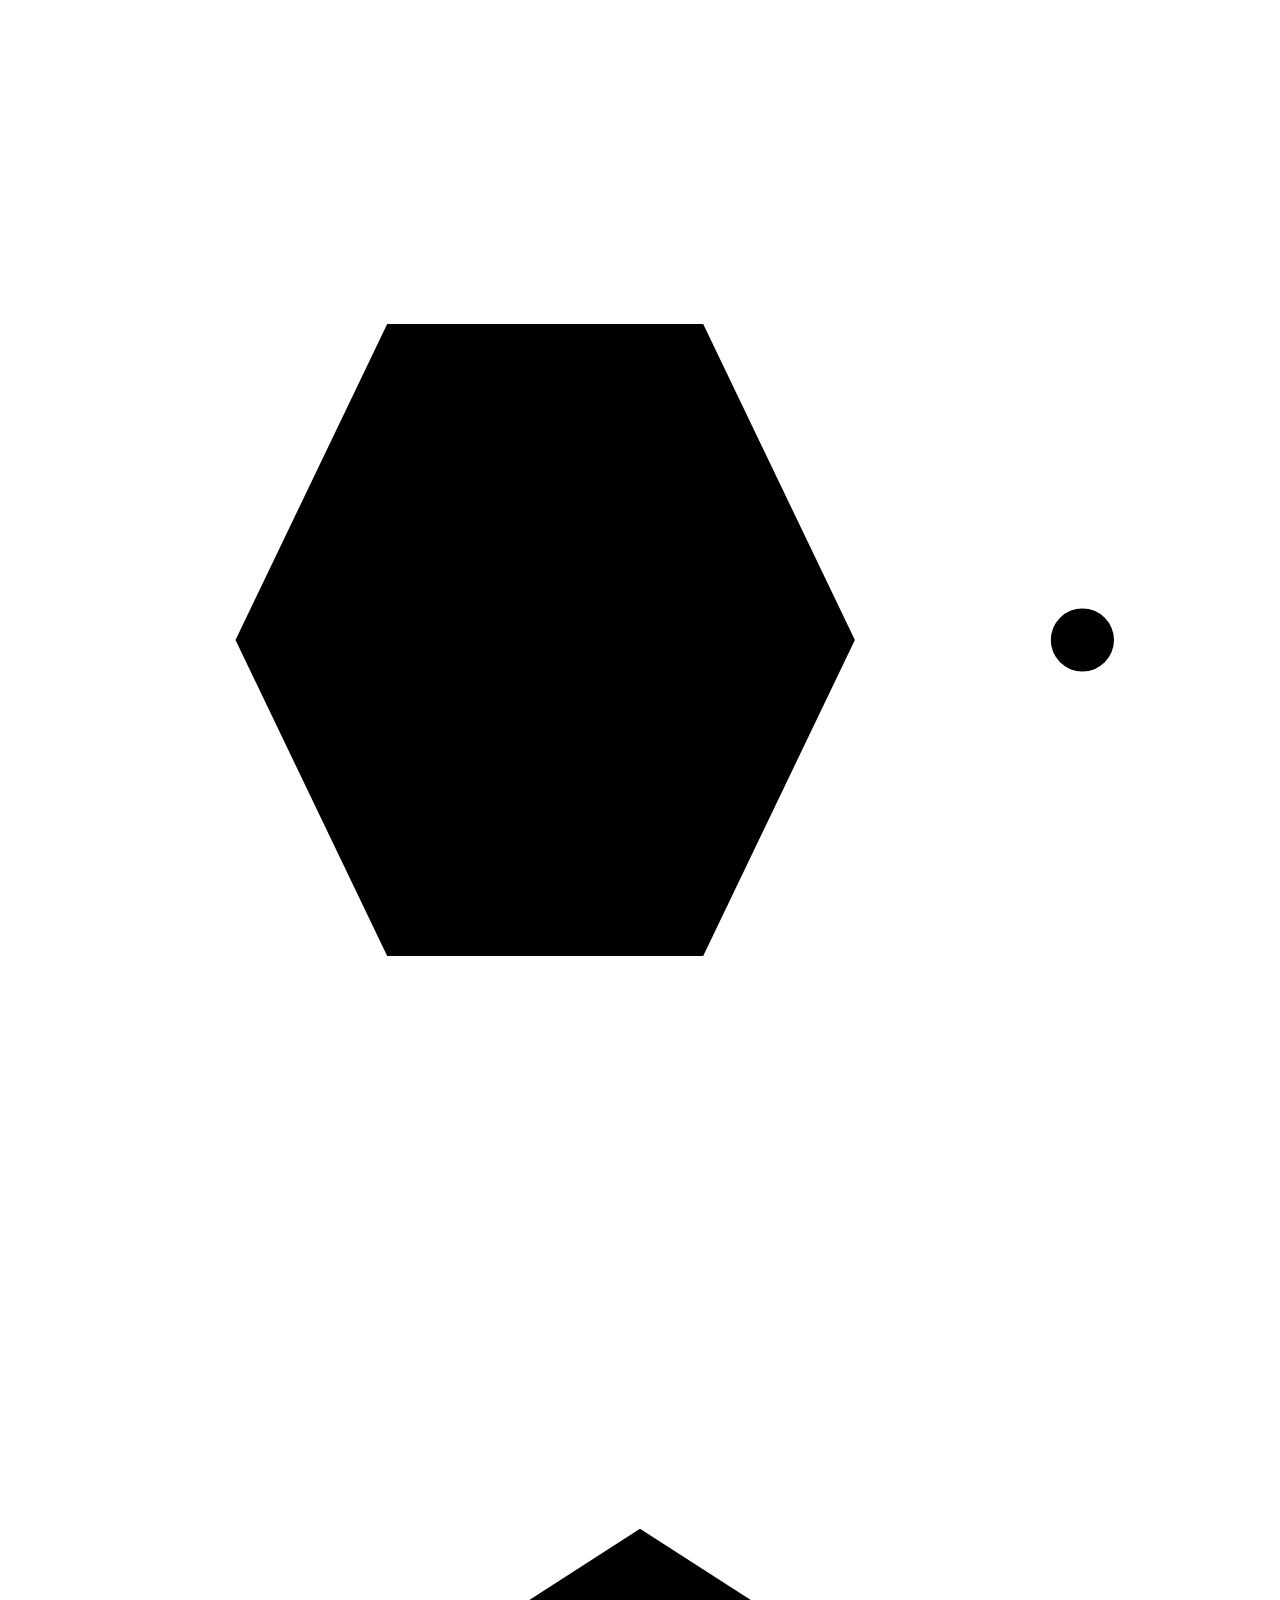
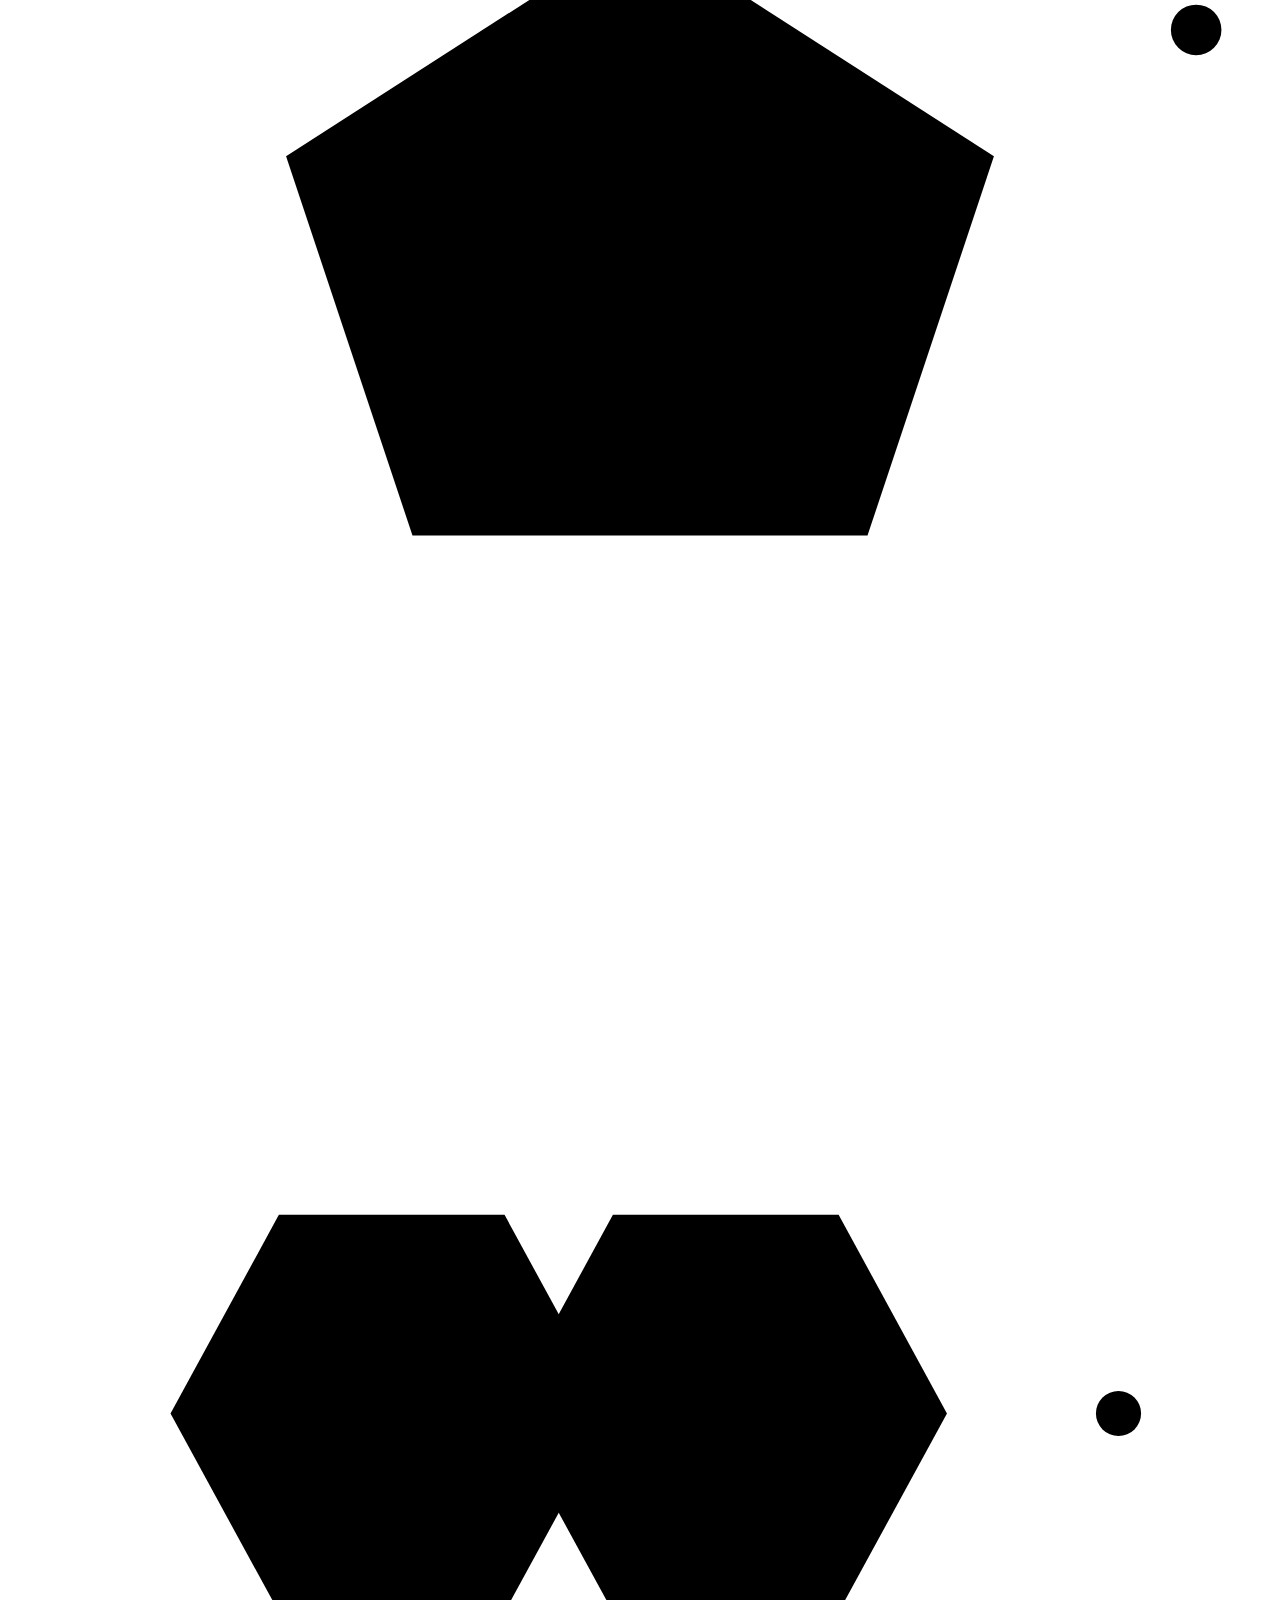
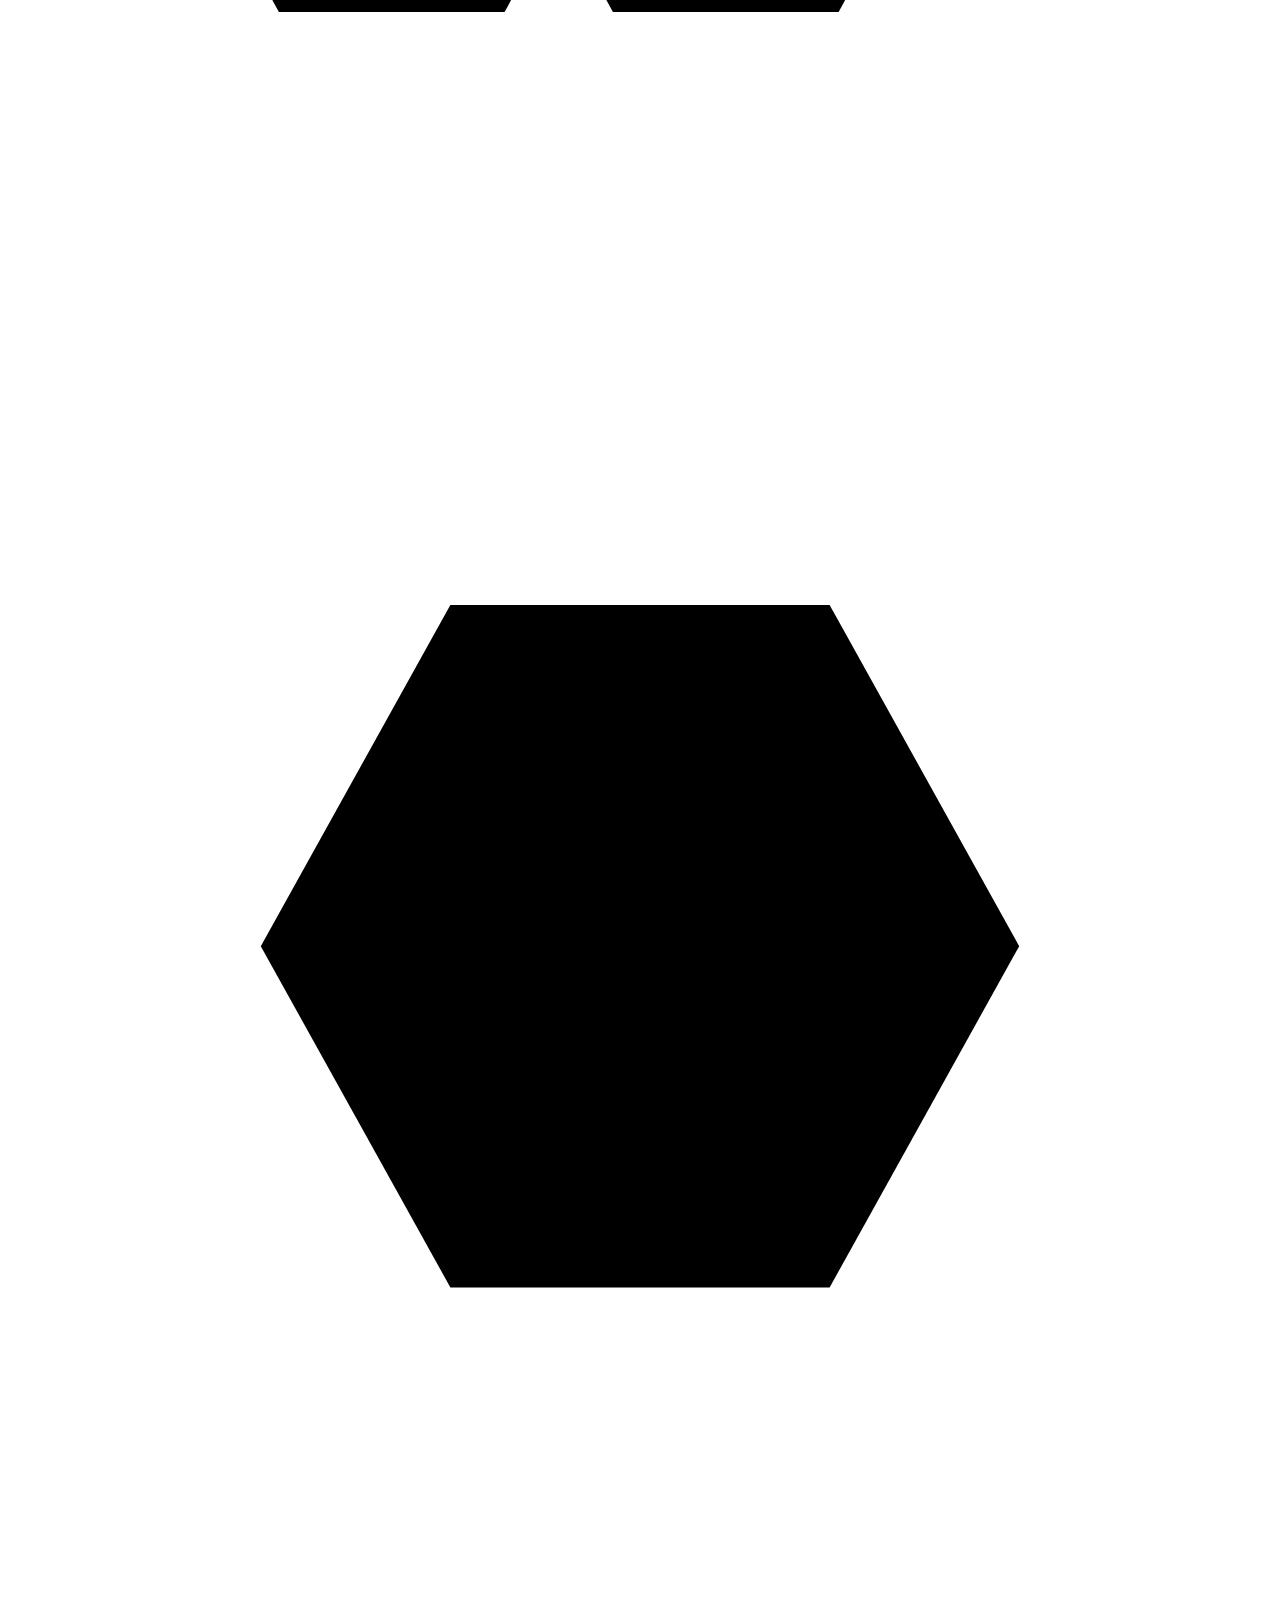
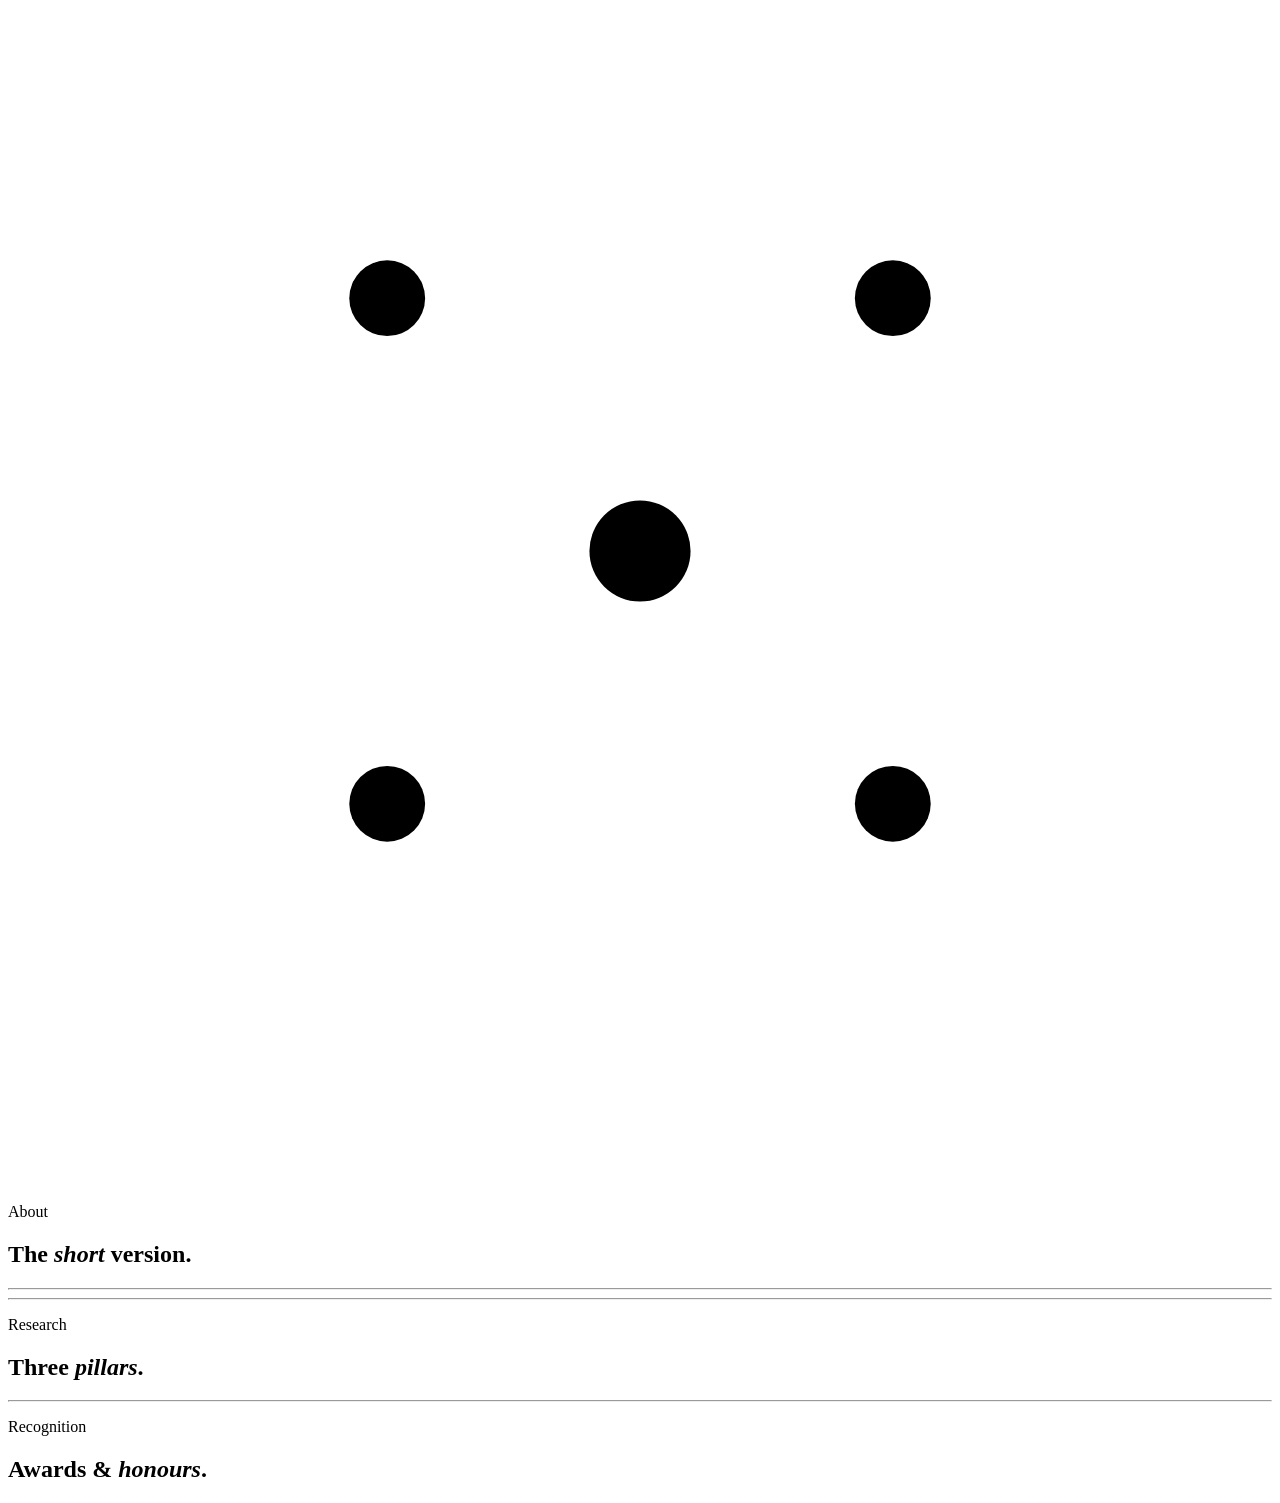
==== about.html @ bf0eecff "fix: update page titles and meta descriptions to Rahaf Al-Zeer" ====
<!DOCTYPE html>
<html lang="en">
<head>
<meta charset="UTF-8">
<meta name="viewport" content="width=device-width, initial-scale=1.0">
<meta name="description" content="About Rahaf Adnan Al-Zeer — pharmacist and MSc candidate specialising in molecular pharmacology, drug repurposing, and nanomedicine.">
<title>About · Rahaf Adnan Al-Zeer</title>

<link rel="icon" href="images/profile.png" type="image/png">
<link rel="apple-touch-icon" href="images/profile.png">

<link rel="preconnect" href="https://fonts.googleapis.com">
<link rel="preconnect" href="https://fonts.gstatic.com" crossorigin>
<link href="https://fonts.googleapis.com/css2?family=Fraunces:ital,opsz,wght@0,9..144,300;0,9..144,400;0,9..144,500;0,9..144,600;1,9..144,300;1,9..144,400&family=Manrope:wght@300;400;500;600&family=JetBrains+Mono:wght@300;400;500&display=swap" rel="stylesheet">

<script src="theme.config.js"></script>
<link rel="stylesheet" href="styles.css">
<link rel="stylesheet" href="about.css">
</head>
<body>

<!-- Molecular background -->
<div class="mol-bg" aria-hidden="true">
    <svg class="mol-1" viewBox="0 0 100 100"><polygon points="30,25 55,25 67,50 55,75 30,75 18,50"/><line x1="67" y1="50" x2="82" y2="50"/><circle cx="85" cy="50" r="2.5"/></svg>
    <svg class="mol-2 amber" viewBox="0 0 100 100"><polygon points="50,20 78,38 68,68 32,68 22,38"/><line x1="78" y1="38" x2="92" y2="28"/><circle cx="94" cy="28" r="2"/></svg>
    <svg class="mol-3" viewBox="0 0 140 100"><polygon points="30,30 55,30 67,52 55,74 30,74 18,52"/><polygon points="67,30 92,30 104,52 92,74 67,74 55,52"/><line x1="104" y1="52" x2="120" y2="52"/><circle cx="123" cy="52" r="2.5"/></svg>
    <svg class="mol-4" viewBox="0 0 100 100"><polygon points="35,28 65,28 80,55 65,82 35,82 20,55"/><circle cx="50" cy="55" r="14" fill="none" stroke-dasharray="2 3"/></svg>
    <svg class="mol-5 amber" viewBox="0 0 100 100"><line x1="50" y1="50" x2="30" y2="30" stroke-width="1.5"/><line x1="50" y1="50" x2="70" y2="30" stroke-width="1.5"/><line x1="50" y1="50" x2="30" y2="70" stroke-width="1.5"/><line x1="50" y1="50" x2="70" y2="70" stroke-width="1.5"/><circle cx="30" cy="30" r="3"/><circle cx="70" cy="30" r="3"/><circle cx="30" cy="70" r="3"/><circle cx="70" cy="70" r="3"/><circle cx="50" cy="50" r="4"/></svg>
</div>

<nav class="nav" data-page="about"></nav>

<main>

    <section class="sub-hero">
        <p class="sub-meta">About</p>
        <h1>The <em>short</em> version.</h1>
        <p class="sub-lede" data-bind="aboutLede"></p>
    </section>

    <hr class="rule">

    <!-- ═══ NARRATIVE + TIMELINE ═══ -->
    <section class="about-grid reveal">
        <div class="about-text" data-bind="aboutParagraphs"></div>
        <div class="timeline" data-bind="timeline" aria-label="Career timeline"></div>
    </section>

    <hr class="rule">

    <!-- ═══ RESEARCH PILLARS ═══ -->
    <section class="reveal">
        <p class="sec-kicker">Research</p>
        <h2 class="sec-title">Three <em>pillars</em>.</h2>
        <div class="pillars-grid" data-bind="aboutPillars"></div>
    </section>

    <hr class="rule">

    <!-- ═══ AWARDS ═══ -->
    <section class="reveal">
        <p class="sec-kicker">Recognition</p>
        <h2 class="sec-title">Awards &amp; <em>honours</em>.</h2>
        <ul class="awards-list" data-bind="awards"></ul>
    </section>

</main>

<footer data-bind="footer"></footer>

<script src="scripts.js"></script>
</body>
</html>
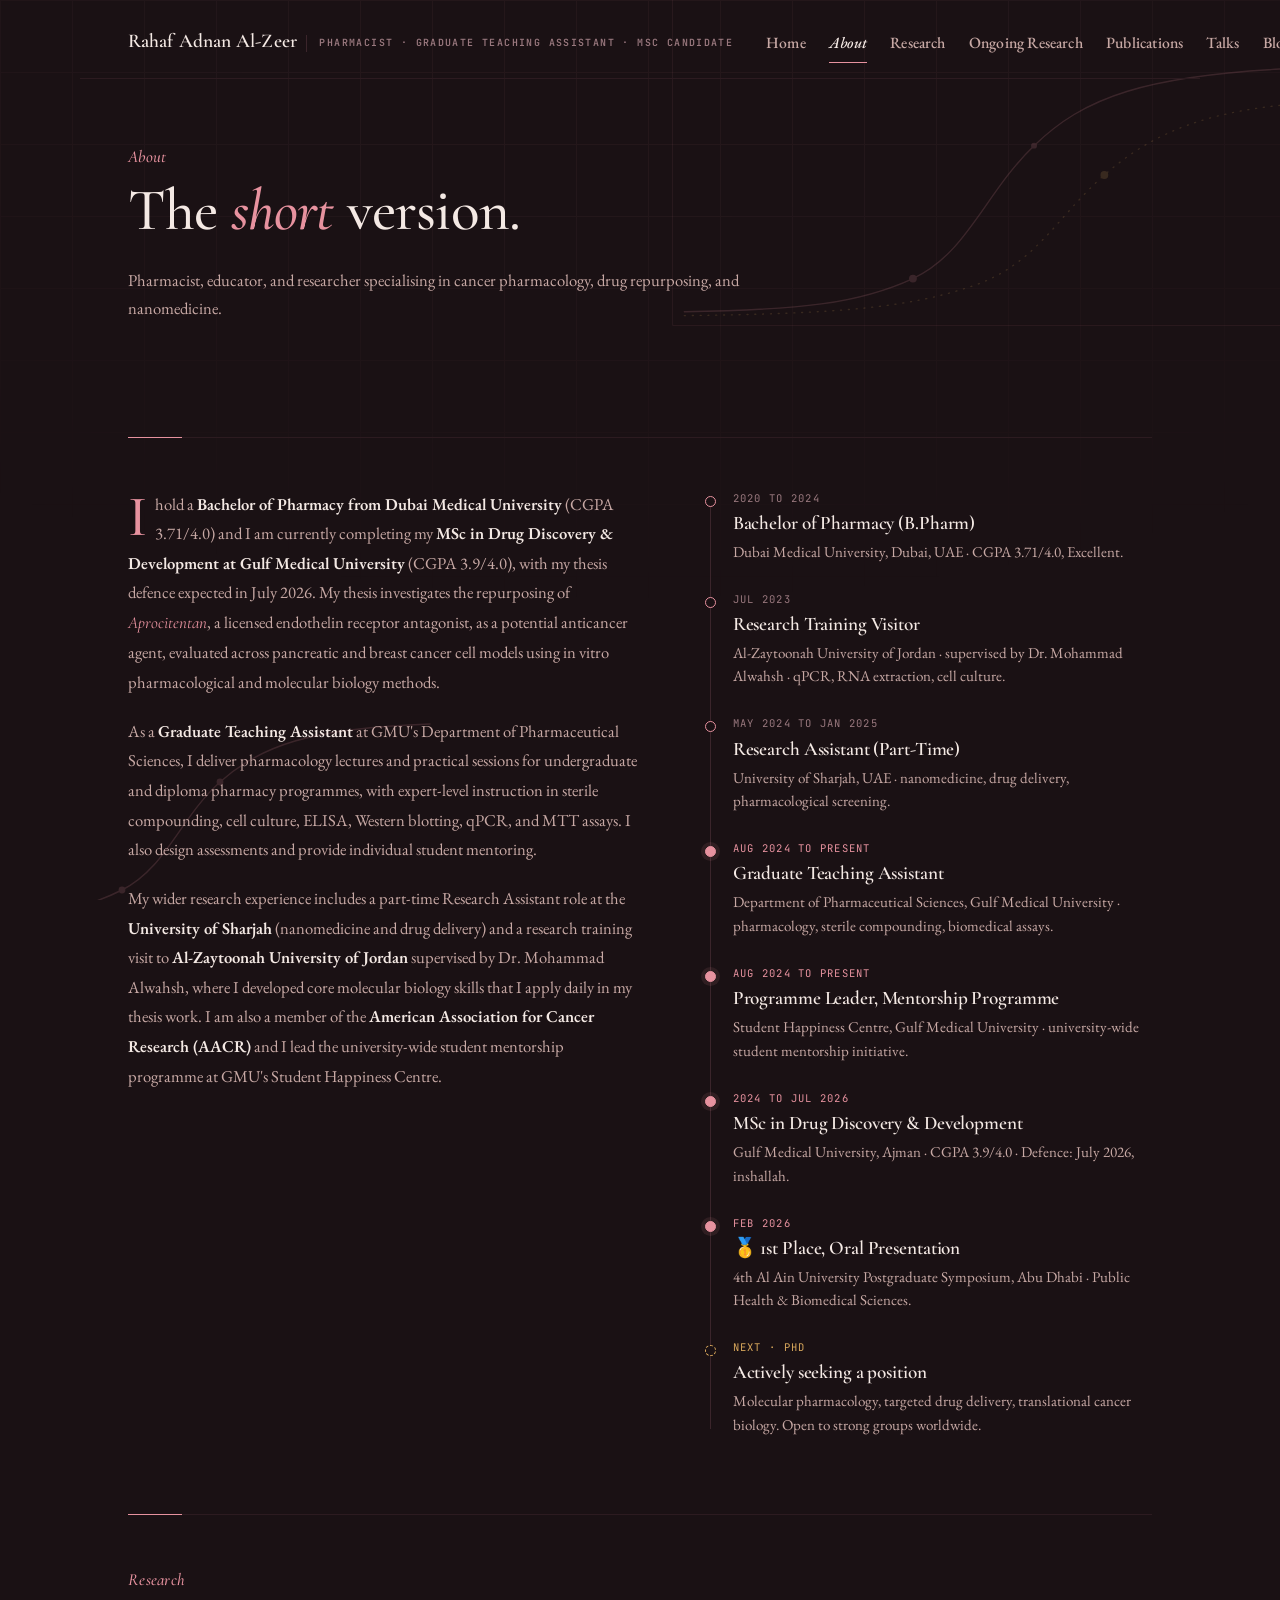
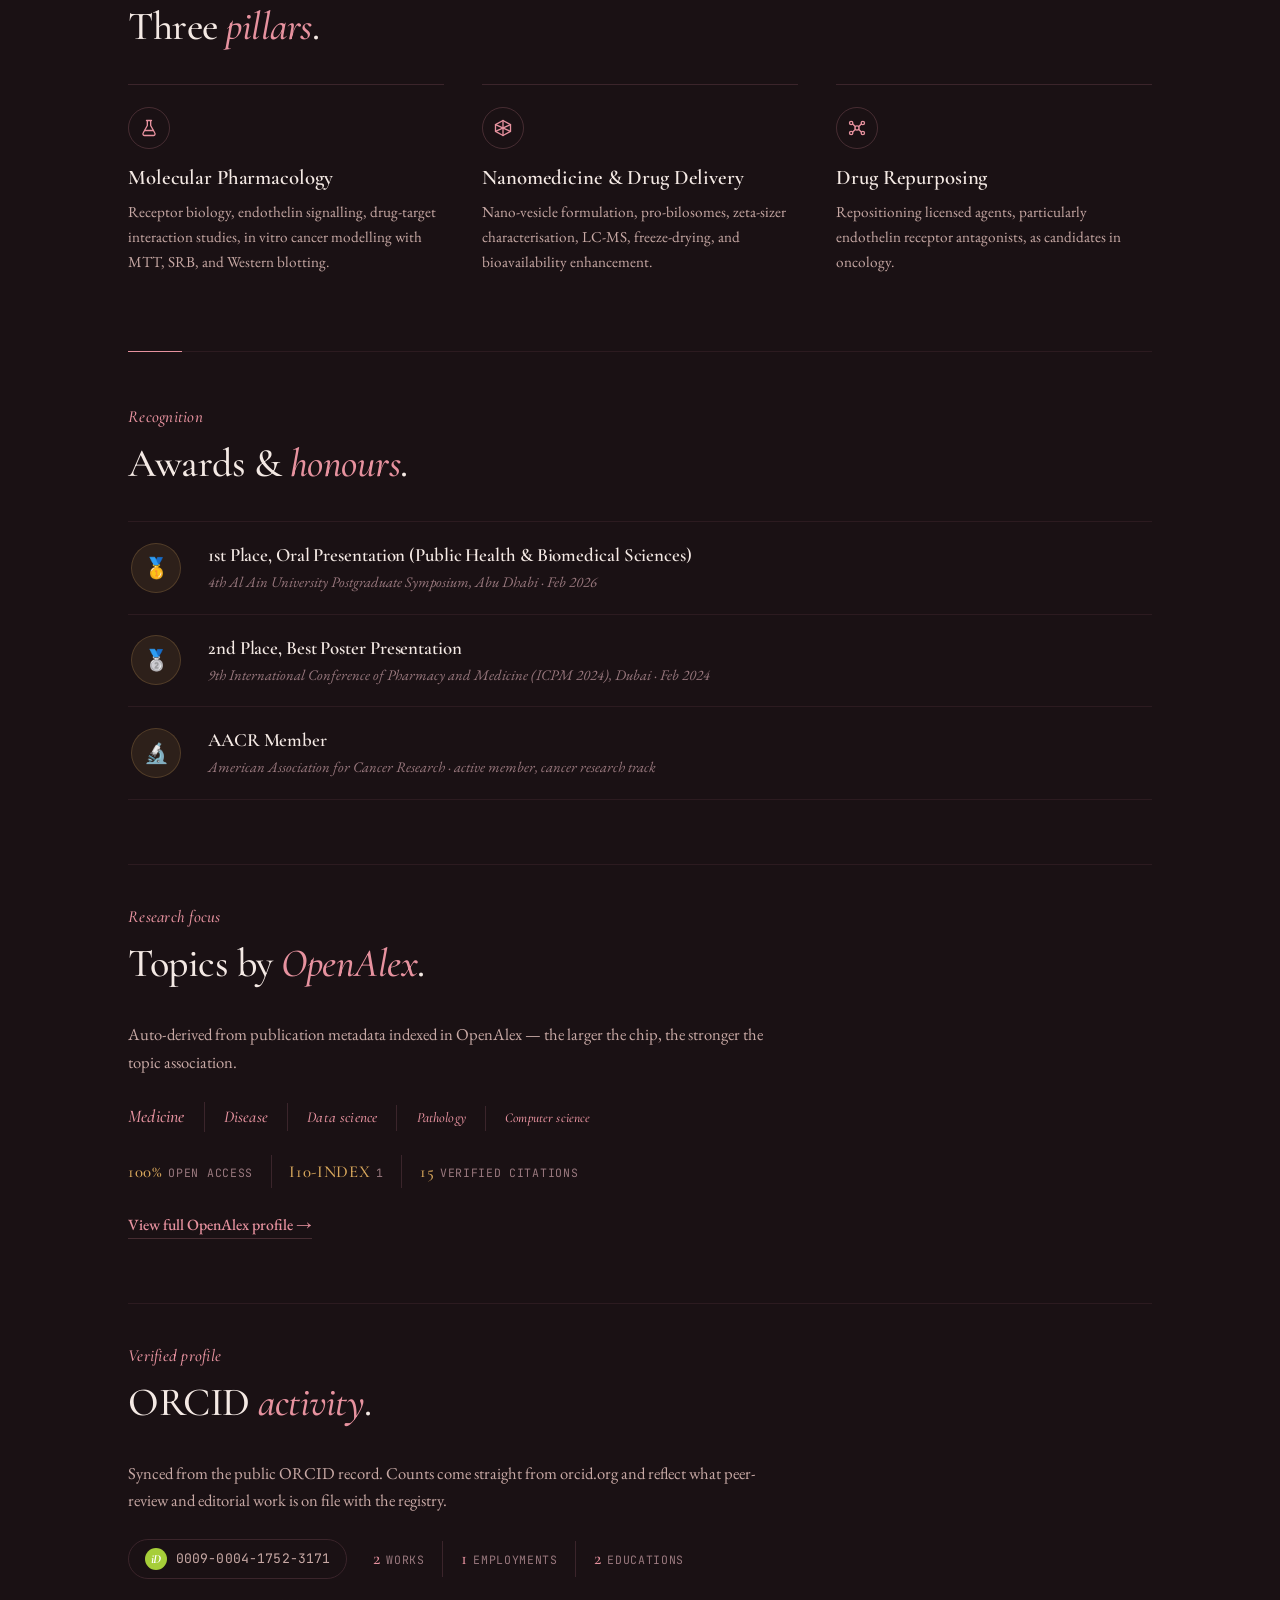
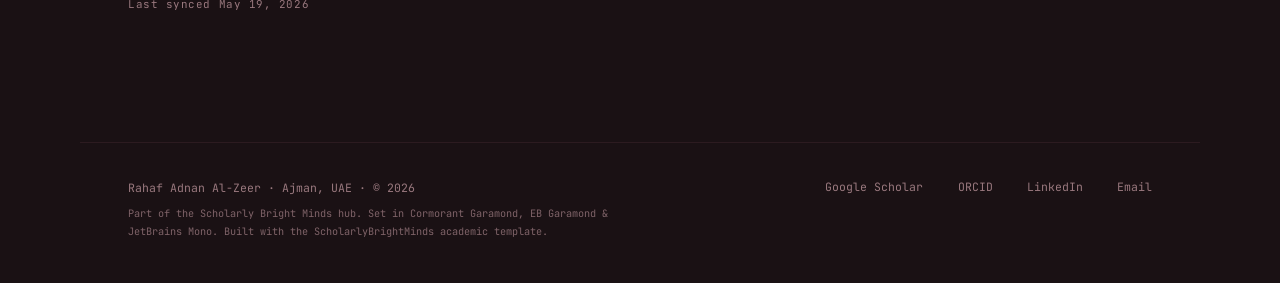
==== commit 3a9c3fff: "feat: full site redesign, elegant editorial rose identity, motion layer, SEO upgrades Serif-forward " ====
--- a/about.html
+++ b/about.html
@@ -3,15 +3,80 @@
 <head>
 <meta charset="UTF-8">
 <meta name="viewport" content="width=device-width, initial-scale=1.0">
-<meta name="description" content="About Rahaf Adnan Al-Zeer — pharmacist and MSc candidate specialising in molecular pharmacology, drug repurposing, and nanomedicine.">
+<meta name="description" content="About Rahaf Adnan Al-Zeer. Pharmacist · Graduate Teaching Assistant · MSc Candidate. Career, research, awards.">
+<meta name="author" content="Rahaf Adnan Al-Zeer">
+<meta name="keywords" content="Rahaf Adnan Al-Zeer about, Pharmacist · Graduate Teaching Assistant · MSc Candidate, biography, career, awards">
+<meta name="theme-color" content="#1A1114" media="(prefers-color-scheme: dark)">
+<meta name="theme-color" content="#FBF4EE" media="(prefers-color-scheme: light)">
+<meta name="robots" content="index, follow, max-image-preview:large, max-snippet:-1">
 <title>About · Rahaf Adnan Al-Zeer</title>
+
+<link rel="canonical" href="https://scholarlybrightminds.github.io/Rahafalzeer/about.html">
+
+<meta property="og:type" content="profile">
+<meta property="og:title" content="About Rahaf Adnan Al-Zeer">
+<meta property="og:description" content="Pharmacist · Graduate Teaching Assistant · MSc Candidate. Career path, research, and awards.">
+<meta property="og:image" content="https://scholarlybrightminds.github.io/Rahafalzeer/images/profile.png">
+<meta property="og:url" content="https://scholarlybrightminds.github.io/Rahafalzeer/about.html">
+<meta property="og:site_name" content="Scholarly Bright Minds · Rahaf Adnan Al-Zeer">
+<meta property="og:locale" content="en_US">
+<meta property="profile:first_name" content="Rahaf">
+<meta property="profile:last_name" content="Al-Zeer">
+
+<meta name="twitter:card" content="summary_large_image">
+<meta name="twitter:title" content="About Rahaf Adnan Al-Zeer">
+<meta name="twitter:description" content="Pharmacist · Graduate Teaching Assistant · MSc Candidate. Career path, research, and awards.">
+<meta name="twitter:image" content="https://scholarlybrightminds.github.io/Rahafalzeer/images/profile.png">
+
+<link rel="sitemap" type="application/xml" href="/Rahafalzeer/sitemap.xml">
 
 <link rel="icon" href="images/profile.png" type="image/png">
 <link rel="apple-touch-icon" href="images/profile.png">
 
 <link rel="preconnect" href="https://fonts.googleapis.com">
 <link rel="preconnect" href="https://fonts.gstatic.com" crossorigin>
-<link href="https://fonts.googleapis.com/css2?family=Fraunces:ital,opsz,wght@0,9..144,300;0,9..144,400;0,9..144,500;0,9..144,600;1,9..144,300;1,9..144,400&family=Manrope:wght@300;400;500;600&family=JetBrains+Mono:wght@300;400;500&display=swap" rel="stylesheet">
+<link href="https://fonts.googleapis.com/css2?family=Cormorant+Garamond:ital,wght@0,400;0,500;0,600;1,400;1,500&family=EB+Garamond:ital,wght@0,400;0,500;0,600;1,400&family=JetBrains+Mono:wght@400;500&display=swap" rel="stylesheet">
+
+<script type="application/ld+json">
+{
+  "@context": "https://schema.org",
+  "@type": "AboutPage",
+  "url": "https://scholarlybrightminds.github.io/Rahafalzeer/about.html",
+  "name": "About — Rahaf Adnan Al-Zeer",
+  "isPartOf": {
+    "@type": "WebSite",
+    "url": "https://scholarlybrightminds.github.io/Rahafalzeer/",
+    "name": "Rahaf Adnan Al-Zeer"
+  },
+  "mainEntity": {
+    "@type": "Person",
+    "name": "Rahaf Adnan Al-Zeer",
+    "givenName": "Rahaf",
+    "familyName": "Al-Zeer",
+    "image": "https://scholarlybrightminds.github.io/Rahafalzeer/images/profile.png",
+    "url": "https://scholarlybrightminds.github.io/Rahafalzeer/",
+    "sameAs": [
+      "https://scholar.google.com/citations?user=uy-28F0AAAAJ&hl=en",
+      "https://orcid.org/0009-0004-1752-3171",
+      "https://www.linkedin.com/in/rahaf-al-zeer-7093391ba/",
+      "https://github.com/ScholarlyBrightMinds"
+    ],
+    "@id": "https://scholarlybrightminds.github.io/Rahafalzeer/#person",
+    "jobTitle": "Pharmacist · Graduate Teaching Assistant · MSc Candidate",
+    "worksFor": {
+      "@type": "Organization",
+      "name": "Gulf Medical University",
+      "url": "https://www.gmu.ac.ae"
+    },
+    "address": {
+      "@type": "PostalAddress",
+      "addressLocality": "Ajman",
+      "addressCountry": "UAE"
+    },
+    "email": "rahaf@gmu.ac.ae"
+  }
+}
+</script>
 
 <script src="theme.config.js"></script>
 <link rel="stylesheet" href="styles.css">
@@ -21,11 +86,20 @@
 
 <!-- Molecular background -->
 <div class="mol-bg" aria-hidden="true">
-    <svg class="mol-1" viewBox="0 0 100 100"><polygon points="30,25 55,25 67,50 55,75 30,75 18,50"/><line x1="67" y1="50" x2="82" y2="50"/><circle cx="85" cy="50" r="2.5"/></svg>
-    <svg class="mol-2 amber" viewBox="0 0 100 100"><polygon points="50,20 78,38 68,68 32,68 22,38"/><line x1="78" y1="38" x2="92" y2="28"/><circle cx="94" cy="28" r="2"/></svg>
-    <svg class="mol-3" viewBox="0 0 140 100"><polygon points="30,30 55,30 67,52 55,74 30,74 18,52"/><polygon points="67,30 92,30 104,52 92,74 67,74 55,52"/><line x1="104" y1="52" x2="120" y2="52"/><circle cx="123" cy="52" r="2.5"/></svg>
-    <svg class="mol-4" viewBox="0 0 100 100"><polygon points="35,28 65,28 80,55 65,82 35,82 20,55"/><circle cx="50" cy="55" r="14" fill="none" stroke-dasharray="2 3"/></svg>
-    <svg class="mol-5 amber" viewBox="0 0 100 100"><line x1="50" y1="50" x2="30" y2="30" stroke-width="1.5"/><line x1="50" y1="50" x2="70" y2="30" stroke-width="1.5"/><line x1="50" y1="50" x2="30" y2="70" stroke-width="1.5"/><line x1="50" y1="50" x2="70" y2="70" stroke-width="1.5"/><circle cx="30" cy="30" r="3"/><circle cx="70" cy="30" r="3"/><circle cx="30" cy="70" r="3"/><circle cx="70" cy="70" r="3"/><circle cx="50" cy="50" r="4"/></svg>
+    <svg class="mol-curve-a" viewBox="0 0 760 420" fill="none">
+        <path class="curve-axis" d="M60 30 V370 H720"/>
+        <path class="curve-stroke" d="M72 356 C 190 354 250 348 306 322 C 362 296 380 234 430 186 C 480 138 540 112 716 106"/>
+        <path class="curve-stroke curve-stroke--gold" d="M72 360 C 230 358 300 352 366 330 C 432 308 452 260 502 216 C 552 172 610 148 716 142"/>
+        <circle class="curve-dot" cx="306" cy="322" r="4"/>
+        <circle class="curve-dot--gold curve-dot" cx="502" cy="216" r="4"/>
+        <circle class="curve-dot" cx="430" cy="186" r="3"/>
+    </svg>
+    <svg class="mol-curve-b" viewBox="0 0 560 340" fill="none">
+        <path class="curve-axis" d="M40 20 V300 H540"/>
+        <path class="curve-stroke" d="M50 288 C 140 286 180 280 224 258 C 268 236 282 186 322 150 C 362 114 412 96 532 92"/>
+        <circle class="curve-dot" cx="224" cy="258" r="3.4"/>
+        <circle class="curve-dot" cx="322" cy="150" r="3.4"/>
+    </svg>
 </div>
 
 <nav class="nav" data-page="about"></nav>
@@ -64,6 +138,9 @@
         <ul class="awards-list" data-bind="awards"></ul>
     </section>
 
+    <!-- OPENALEX-PANEL-START --><section class="reveal openalex-panel" aria-label="OpenAlex research topics"><p class="sec-kicker">Research focus</p><h2 class="sec-title">Topics by <em>OpenAlex</em>.</h2><p class="oa-lede">Auto-derived from publication metadata indexed in OpenAlex — the larger the chip, the stronger the topic association.</p><div class="oa-chips"><span class="oa-chip" style="font-size:1.12rem">Medicine</span><span class="oa-chip" style="font-size:1.03rem">Disease</span><span class="oa-chip" style="font-size:0.95rem">Data science</span><span class="oa-chip" style="font-size:0.88rem">Pathology</span><span class="oa-chip" style="font-size:0.84rem">Computer science</span></div><div class="oa-badges"><span class="oa-badge"><strong>100%</strong> open access</span><span class="oa-badge"><strong>i10-index</strong> 1</span><span class="oa-badge"><strong>15</strong> verified citations</span></div><a class="oa-profile-link" href="https://openalex.org/A5104991276" target="_blank" rel="noopener">View full OpenAlex profile →</a></section><!-- OPENALEX-PANEL-END -->
+    <!-- ORCID-PANEL-START --><section class="reveal orcid-panel" aria-label="ORCID verified activity"><p class="sec-kicker">Verified profile</p><h2 class="sec-title">ORCID <em>activity</em>.</h2><p class="orcid-lede">Synced from the public ORCID record. Counts come straight from orcid.org and reflect what peer-review and editorial work is on file with the registry.</p><div class="orcid-grid"><a class="orcid-id" href="https://orcid.org/0009-0004-1752-3171" target="_blank" rel="noopener" title="View on orcid.org"><span class="orcid-logo" aria-hidden="true">iD</span><span class="orcid-id-text">0009-0004-1752-3171</span></a><div class="orcid-pills"><span class="orcid-pill"><strong>2</strong> works</span><span class="orcid-pill"><strong>1</strong> employments</span><span class="orcid-pill"><strong>2</strong> educations</span></div></div><p class="orcid-synced">Last synced May 19, 2026</p></section><!-- ORCID-PANEL-END -->
+
 </main>
 
 <footer data-bind="footer"></footer>
--- a/styles.css
+++ b/styles.css
@@ -0,0 +1,1093 @@
+/* ═══════════════════════════════════════════════════════════════════
+   ScholarlyBrightMinds · Rahaf Al-Zeer · Shared visual system
+   "Elegant editorial": journal-page typography, garnet rose palette,
+   concentration-response curves as the house motif.
+
+   DESIGN SYSTEM
+   · Type    display: Cormorant Garamond (headings, numerals)
+             text:    EB Garamond (prose, nav, ledes)
+             data:    JetBrains Mono (dates, counts, DOIs, filters)
+   · Shape   surfaces 14px · inputs 10px · interactive pills 999px
+   · Motion  fast ease-out (180-600ms), opacity/transform only,
+             one slow ambient layer, all gated by reduced-motion
+   · Color   injected at runtime by theme.config.js (--bg, --accent, ...)
+     Do not hard-code palette colors here; use the CSS variables.
+   ═══════════════════════════════════════════════════════════════════ */
+
+:root {
+    --display: 'Cormorant Garamond', 'Times New Roman', Georgia, serif;
+    --serif:   'EB Garamond', Georgia, 'Times New Roman', serif;
+    --body:    'EB Garamond', Georgia, 'Times New Roman', serif;
+    --mono:    'JetBrains Mono', ui-monospace, SFMono-Regular, monospace;
+
+    /* Motion tokens (Emil Kowalski: ease-out for enters, short durations) */
+    --ease:      cubic-bezier(0.22, 1, 0.36, 1);   /* strong ease-out  */
+    --ease-io:   cubic-bezier(0.77, 0, 0.175, 1);  /* on-screen moves  */
+    --t-fast:    170ms;
+    --t-med:     260ms;
+    --t-reveal:  600ms;
+
+    /* Layout + shape */
+    --container-max: 1120px;
+    --radius:        14px;
+    --radius-s:      10px;
+
+    /* Type scale */
+    --fs-hero:  clamp(3rem, 6.6vw, 4.9rem);
+    --fs-h1:    clamp(2.5rem, 5vw, 3.7rem);
+    --fs-h2:    clamp(1.9rem, 3.4vw, 2.5rem);
+    --fs-h3:    1.35rem;
+    --fs-lede:  clamp(1.12rem, 1.7vw, 1.32rem);
+    --fs-body:  1.04rem;
+    --fs-small: 0.92rem;
+    --fs-data:  0.74rem;
+    --fs-micro: 0.68rem;
+
+    /* Palette fallbacks · overwritten at runtime by theme.config.js */
+    --bg: #1A1114; --bg-soft: #211519; --bg-deep: #130B0E;
+    --card: #231519; --card-soft: #1E1216;
+    --text: #F4E9E4; --text-soft: #C8A9A5; --muted: #99787E;
+    --border: #3B252B; --border-s: #2C1B20;
+    --accent: #E7929F; --accent-d: #F2B2BB;
+    --accent-bg: rgba(231,146,159,0.10); --accent-glow: rgba(231,146,159,0.22);
+    --amber: #D9A85C; --amber-bg: rgba(217,168,92,0.10); --amber-glow: rgba(217,168,92,0.22);
+    --wine: #7C2F44; --halo: rgba(231,146,159,0.06);
+
+    --shadow-card:  0 24px 48px -28px rgba(10,4,6,0.65);
+    --shadow-modal: 0 34px 80px -24px rgba(10,4,6,0.75);
+    --mol-opacity:  0.16;
+    --grid-opacity: 0.05;
+    --overlay:      rgba(10,4,6,0.7);
+}
+:root[data-theme="light"] {
+    --shadow-card:  0 20px 44px -28px rgba(124,36,64,0.20);
+    --shadow-modal: 0 30px 80px -24px rgba(60,20,32,0.24);
+    --mol-opacity:  0.15;
+    --grid-opacity: 0.055;
+    --overlay:      rgba(46,26,32,0.4);
+}
+
+*, *::before, *::after { margin: 0; padding: 0; box-sizing: border-box; }
+html { scroll-behavior: smooth; }
+
+body {
+    font-family: var(--body);
+    font-weight: 400;
+    font-size: var(--fs-body);
+    line-height: 1.62;
+    background: var(--bg);
+    color: var(--text);
+    overflow-x: hidden;
+    position: relative;
+    min-height: 100vh;
+    transition: background-color .5s var(--ease), color .35s var(--ease);
+    -webkit-font-smoothing: antialiased;
+    text-rendering: optimizeLegibility;
+}
+
+::selection { background: var(--accent); color: var(--bg); }
+
+:focus-visible {
+    outline: 2px solid var(--accent);
+    outline-offset: 3px;
+    border-radius: 3px;
+}
+
+/* ─── Figure-paper grid (global ground, like graph paper on a plate) ─── */
+body::before {
+    content: '';
+    position: fixed;
+    inset: 0;
+    background-image:
+        linear-gradient(var(--accent) 1px, transparent 1px),
+        linear-gradient(90deg, var(--accent) 1px, transparent 1px);
+    background-size: 72px 72px;
+    opacity: var(--grid-opacity);
+    pointer-events: none;
+    z-index: 0;
+    -webkit-mask-image: radial-gradient(120% 90% at 50% 0%, #000 20%, transparent 78%);
+            mask-image: radial-gradient(120% 90% at 50% 0%, #000 20%, transparent 78%);
+    transition: opacity .5s var(--ease);
+}
+
+/* ─── Ambient motif: concentration-response curves, slow drift ───────── */
+.mol-bg {
+    position: fixed;
+    inset: 0;
+    pointer-events: none;
+    z-index: 0;
+    overflow: hidden;
+}
+.mol-bg svg {
+    position: absolute;
+    opacity: var(--mol-opacity);
+    transition: opacity .5s var(--ease);
+}
+.mol-bg .curve-stroke {
+    fill: none;
+    stroke: var(--accent);
+    stroke-width: 1.4;
+    stroke-linecap: round;
+}
+.mol-bg .curve-stroke--gold { stroke: var(--amber); stroke-dasharray: 1 7; }
+.mol-bg .curve-axis {
+    fill: none;
+    stroke: var(--accent);
+    stroke-width: 1;
+    opacity: 0.5;
+}
+.mol-bg .curve-dot  { fill: var(--accent); stroke: none; }
+.mol-bg .curve-dot--gold { fill: var(--amber); }
+
+.mol-curve-a { top: -4%; right: -6%; width: min(58vw, 760px); animation: driftA 90s ease-in-out infinite; }
+.mol-curve-b { bottom: -8%; left: -8%; width: min(44vw, 560px); animation: driftB 110s ease-in-out infinite; }
+
+@keyframes driftA {
+    0%, 100% { transform: translate(0, 0); }
+    50%      { transform: translate(-26px, 20px); }
+}
+@keyframes driftB {
+    0%, 100% { transform: translate(0, 0); }
+    50%      { transform: translate(22px, -18px); }
+}
+
+/* Everything above the background */
+.header, main, footer, .nav { position: relative; z-index: 2; }
+
+/* Scrollbar */
+::-webkit-scrollbar { width: 9px; }
+::-webkit-scrollbar-track { background: var(--bg); }
+::-webkit-scrollbar-thumb { background: var(--border); border-radius: 5px; }
+::-webkit-scrollbar-thumb:hover { background: var(--muted); }
+
+/* ═══════════════════════════════════════════════════════════════════
+   NAV · a running head, not an app bar
+   ═══════════════════════════════════════════════════════════════════ */
+.nav {
+    max-width: var(--container-max);
+    margin: 0 auto;
+    padding: 1.5rem 3rem 1.1rem;
+    display: flex;
+    justify-content: space-between;
+    align-items: center;
+    gap: 2rem;
+    border-bottom: 1px solid var(--border-s);
+}
+.brand {
+    font-family: var(--display);
+    font-size: 1.22rem;
+    font-weight: 600;
+    letter-spacing: 0.005em;
+    display: inline-flex;
+    align-items: baseline;
+    gap: 0.6rem;
+    color: var(--text);
+    text-decoration: none;
+    white-space: nowrap;
+    transition: color var(--t-fast) var(--ease);
+}
+.brand:hover { color: var(--accent); }
+.brand-dot { display: none; }
+.brand-meta {
+    font-family: var(--mono);
+    font-size: 0.62rem;
+    letter-spacing: 0.14em;
+    text-transform: uppercase;
+    color: var(--muted);
+    padding-left: 0.75rem;
+    border-left: 1px solid var(--border);
+    transform: translateY(-1px);
+}
+
+.nav-right {
+    display: flex;
+    align-items: center;
+    gap: 1.4rem;
+}
+.nav-menu {
+    display: flex;
+    gap: 1.35rem;
+    align-items: center;
+}
+.nav-item {
+    font-family: var(--serif);
+    font-size: 0.98rem;
+    font-weight: 500;
+    letter-spacing: 0.012em;
+    color: var(--text-soft);
+    text-decoration: none;
+    padding: 0.35rem 0.05rem;
+    transition: color var(--t-fast) var(--ease);
+    position: relative;
+    white-space: nowrap;
+}
+.nav-item:hover { color: var(--accent); }
+.nav-item.active { color: var(--text); font-style: italic; }
+.nav-item.active::after {
+    content: '';
+    position: absolute;
+    bottom: -2px;
+    left: 0.05rem;
+    right: 0.05rem;
+    height: 1px;
+    background: var(--accent);
+}
+
+.theme-toggle {
+    width: 36px; height: 36px;
+    border-radius: 999px;
+    border: 1px solid var(--border);
+    background: transparent;
+    cursor: pointer;
+    display: grid;
+    place-items: center;
+    color: var(--text-soft);
+    transition: color var(--t-fast) var(--ease),
+                border-color var(--t-fast) var(--ease),
+                background-color var(--t-fast) var(--ease),
+                transform var(--t-fast) var(--ease);
+    padding: 0;
+}
+.theme-toggle:hover {
+    border-color: var(--accent);
+    color: var(--accent);
+    background: var(--accent-bg);
+}
+.theme-toggle:active { transform: scale(0.94); }
+.theme-toggle svg { width: 16px; height: 16px; }
+.theme-toggle .icon-moon { display: none; }
+:root[data-theme="dark"] .theme-toggle .icon-sun  { display: none; }
+:root[data-theme="dark"] .theme-toggle .icon-moon { display: block; }
+
+/* Hamburger (mobile) */
+.hamburger {
+    display: none;
+    cursor: pointer;
+    width: 28px;
+    flex-direction: column;
+    gap: 6px;
+    padding: 4px 0;
+}
+.hamburger .bar {
+    height: 1.5px;
+    background: var(--text);
+    border-radius: 2px;
+    transition: transform var(--t-med) var(--ease), opacity var(--t-fast) var(--ease);
+}
+.hamburger.active .bar:nth-child(1) { transform: translateY(7.5px) rotate(45deg); }
+.hamburger.active .bar:nth-child(2) { opacity: 0; }
+.hamburger.active .bar:nth-child(3) { transform: translateY(-7.5px) rotate(-45deg); }
+
+/* ═══════════════════════════════════════════════════════════════════
+   MAIN CONTAINER
+   ═══════════════════════════════════════════════════════════════════ */
+main {
+    max-width: var(--container-max);
+    margin: 0 auto;
+    padding: 0 3rem 5rem;
+}
+.container {
+    max-width: var(--container-max);
+    margin: 0 auto;
+    padding: 0 3rem;
+}
+
+/* ═══════════════════════════════════════════════════════════════════
+   HERO (home page) · asymmetric editorial opening
+   ═══════════════════════════════════════════════════════════════════ */
+.hero {
+    padding: 4.5rem 0 3.5rem;
+    display: grid;
+    grid-template-columns: 1.45fr 1fr;
+    gap: 4rem;
+    align-items: center;
+}
+.hero-text { min-width: 0; }
+.hero-status {
+    display: inline-flex;
+    align-items: center;
+    gap: 0.6rem;
+    font-family: var(--mono);
+    font-size: var(--fs-micro);
+    letter-spacing: 0.14em;
+    text-transform: uppercase;
+    color: var(--accent);
+    margin-bottom: 1.9rem;
+    max-width: 100%;
+}
+.hero-status .live-dot {
+    width: 6px; height: 6px;
+    border-radius: 50%;
+    background: var(--accent);
+    position: relative;
+    flex-shrink: 0;
+}
+.hero-status .live-dot::after {
+    content: '';
+    position: absolute; inset: -3px;
+    border-radius: 50%;
+    border: 1px solid var(--accent);
+    animation: pulse 2.8s var(--ease) infinite;
+}
+@keyframes pulse {
+    0%   { transform: scale(0.75); opacity: 0.65; }
+    70%  { transform: scale(1.7);  opacity: 0; }
+    100% { opacity: 0; }
+}
+.hero h1 {
+    font-family: var(--display);
+    font-size: var(--fs-hero);
+    font-weight: 500;
+    line-height: 1.04;
+    letter-spacing: -0.015em;
+    margin-bottom: 1.5rem;
+    color: var(--text);
+    padding-bottom: 0.05em;   /* italic descender reserve */
+}
+.hero h1 em {
+    font-style: italic;
+    font-weight: 500;
+    color: var(--accent);
+}
+.hero-tagline {
+    font-family: var(--display);
+    font-size: var(--fs-lede);
+    font-style: italic;
+    font-weight: 500;
+    color: var(--text-soft);
+    line-height: 1.48;
+    max-width: 560px;
+    margin-bottom: 1.6rem;
+    padding-bottom: 0.1em;
+}
+.hero-bio {
+    color: var(--text-soft);
+    font-size: var(--fs-body);
+    line-height: 1.72;
+    max-width: 580px;
+    margin-bottom: 1.9rem;
+}
+.hero-bio a {
+    color: var(--accent);
+    text-decoration: none;
+    border-bottom: 1px solid var(--accent-glow);
+    transition: color var(--t-fast) var(--ease), border-color var(--t-fast) var(--ease);
+}
+.hero-bio a:hover { color: var(--accent-d); border-color: var(--accent); }
+
+/* Portrait plate: rectangular, matted, captioned like a journal plate */
+.hero-image {
+    position: relative;
+    max-width: 350px;
+    margin: 0 auto;
+    aspect-ratio: 4 / 5;
+}
+.hero-image::before {
+    content: '';
+    position: absolute;
+    inset: -14px -14px auto auto;
+    width: 78%;
+    height: 78%;
+    border: 1px solid var(--accent-glow);
+    border-radius: var(--radius);
+    z-index: 0;
+    transform: translate(14px, -14px);
+}
+.hero-image::after {
+    content: '';
+    position: absolute;
+    left: -22px;
+    bottom: -18px;
+    width: 44%;
+    height: 1px;
+    background: var(--amber);
+    opacity: 0.65;
+}
+.hero-image img {
+    position: relative;
+    z-index: 1;
+    width: 100%;
+    height: 100%;
+    object-fit: cover;
+    border-radius: var(--radius);
+    border: 1px solid var(--border);
+    filter: saturate(0.94) contrast(1.02);
+    box-shadow: var(--shadow-card);
+}
+
+/* Hero chips: an index strip, not pill soup */
+.chips {
+    display: flex;
+    flex-wrap: wrap;
+    gap: 0.55rem 0;
+    margin-bottom: 2rem;
+    max-width: 620px;
+}
+.chip {
+    display: inline-flex;
+    align-items: center;
+    padding: 0.14rem 1rem 0.14rem 0;
+    font-family: var(--mono);
+    font-size: 0.72rem;
+    letter-spacing: 0.05em;
+    color: var(--text-soft);
+    transition: color var(--t-fast) var(--ease);
+}
+.chip + .chip {
+    border-left: 1px solid var(--border);
+    padding-left: 1rem;
+}
+.chip:hover { color: var(--text); }
+.chip .dot { display: none; }
+.chip.gold { color: var(--amber); }
+
+/* Social row */
+.social-links {
+    display: flex;
+    gap: 0.7rem;
+    flex-wrap: wrap;
+}
+.social-icon {
+    width: 40px; height: 40px;
+    border-radius: 999px;
+    background: transparent;
+    border: 1px solid var(--border);
+    display: grid;
+    place-items: center;
+    transition: color var(--t-fast) var(--ease),
+                border-color var(--t-fast) var(--ease),
+                background-color var(--t-fast) var(--ease),
+                transform var(--t-fast) var(--ease);
+    color: var(--text-soft);
+    text-decoration: none;
+}
+.social-icon:hover {
+    border-color: var(--accent);
+    color: var(--accent);
+    background: var(--accent-bg);
+    transform: translateY(-2px);
+}
+.social-icon:active { transform: translateY(0) scale(0.96); }
+.social-icon svg { width: 17px; height: 17px; }
+
+/* ═══════════════════════════════════════════════════════════════════
+   SECTION STRUCTURE (shared)
+   ═══════════════════════════════════════════════════════════════════ */
+.rule {
+    border: none;
+    height: 1px;
+    background: var(--border-s);
+    margin: 4.8rem 0 3.2rem;
+    position: relative;
+    overflow: visible;
+}
+.rule::before {
+    content: '';
+    position: absolute;
+    left: 0; top: 0;
+    width: 54px;
+    height: 1px;
+    background: var(--accent);
+}
+
+/* Kickers read as running heads: italic serif, not mono eyebrows */
+.sec-kicker {
+    font-family: var(--display);
+    font-style: italic;
+    font-size: 1.06rem;
+    font-weight: 500;
+    letter-spacing: 0.015em;
+    color: var(--accent);
+    margin-bottom: 0.55rem;
+    padding-bottom: 0.1em;
+}
+.sec-kicker::before { content: none; }
+.sec-title {
+    font-family: var(--display);
+    font-size: var(--fs-h2);
+    font-weight: 500;
+    line-height: 1.12;
+    letter-spacing: -0.012em;
+    margin-bottom: 2rem;
+    color: var(--text);
+    padding-bottom: 0.08em;
+}
+.sec-title em { font-style: italic; color: var(--accent); }
+
+/* Sub-page hero */
+.sub-hero { padding: 4rem 0 2.4rem; }
+.sub-hero h1 {
+    font-family: var(--display);
+    font-size: var(--fs-h1);
+    font-weight: 500;
+    line-height: 1.08;
+    letter-spacing: -0.014em;
+    color: var(--text);
+    margin-bottom: 0.4rem;
+    padding-bottom: 0.08em;
+}
+.sub-hero h1 em { font-style: italic; color: var(--accent); }
+.sub-hero .sub-meta {
+    font-family: var(--display);
+    font-style: italic;
+    font-size: 1.06rem;
+    font-weight: 500;
+    letter-spacing: 0.015em;
+    color: var(--accent);
+    margin-bottom: 0.55rem;
+}
+.sub-hero .sub-lede {
+    max-width: 640px;
+    margin-top: 1.1rem;
+    font-size: var(--fs-body);
+    color: var(--text-soft);
+    line-height: 1.7;
+}
+
+/* ═══════════════════════════════════════════════════════════════════
+   FOOTER
+   ═══════════════════════════════════════════════════════════════════ */
+footer {
+    max-width: var(--container-max);
+    margin: 3rem auto 0;
+    padding: 2.2rem 3rem 2.6rem;
+    border-top: 1px solid var(--border-s);
+    display: grid;
+    grid-template-columns: 1fr auto;
+    gap: 1.6rem;
+    align-items: start;
+    font-family: var(--mono);
+    font-size: 0.72rem;
+    color: var(--muted);
+    position: relative;
+    z-index: 2;
+}
+.footer-left { line-height: 1.8; }
+.footer-left .colophon {
+    margin-top: 0.35rem;
+    font-size: 0.64rem;
+    opacity: 0.8;
+    max-width: 500px;
+}
+.footer-left .colophon a { color: var(--muted); }
+.footer-left .colophon a:hover { color: var(--accent); }
+.footer-links {
+    display: flex;
+    gap: 1.4rem;
+    align-items: center;
+    flex-wrap: wrap;
+}
+.footer-links a {
+    color: var(--muted);
+    text-decoration: none;
+    transition: color var(--t-fast) var(--ease);
+    display: inline-flex;
+    align-items: center;
+    gap: 0.3rem;
+}
+.footer-links a:hover { color: var(--accent); }
+.footer-links a::before {
+    content: '→';
+    color: var(--accent);
+    opacity: 0;
+    transform: translateX(-4px);
+    transition: opacity var(--t-fast) var(--ease), transform var(--t-fast) var(--ease);
+}
+.footer-links a:hover::before { opacity: 1; transform: translateX(0); }
+
+/* ═══════════════════════════════════════════════════════════════════
+   REVEAL ANIMATIONS · fast, ease-out, opacity + transform only
+   ═══════════════════════════════════════════════════════════════════ */
+.reveal {
+    opacity: 0;
+    transform: translateY(18px);
+    transition: opacity var(--t-reveal) var(--ease), transform var(--t-reveal) var(--ease);
+}
+.reveal.vis {
+    opacity: 1;
+    transform: translateY(0);
+}
+.reveal-d1 { transition-delay: .06s; }
+.reveal-d2 { transition-delay: .12s; }
+.reveal-d3 { transition-delay: .18s; }
+.reveal-d4 { transition-delay: .24s; }
+
+@keyframes fadeUp {
+    from { opacity: 0; transform: translateY(16px); }
+    to   { opacity: 1; transform: translateY(0); }
+}
+.hero > * { opacity: 0; animation: fadeUp .7s var(--ease) forwards; }
+.hero > *:nth-child(1) { animation-delay: .05s; }
+.hero > *:nth-child(2) { animation-delay: .25s; }
+
+.hero-text > * { opacity: 0; animation: fadeUp .7s var(--ease) forwards; }
+.hero-text > *:nth-child(1) { animation-delay: .08s; }
+.hero-text > *:nth-child(2) { animation-delay: .16s; }
+.hero-text > *:nth-child(3) { animation-delay: .26s; }
+.hero-text > *:nth-child(4) { animation-delay: .36s; }
+.hero-text > *:nth-child(5) { animation-delay: .46s; }
+.hero-text > *:nth-child(6) { animation-delay: .56s; }
+
+/* ═══════════════════════════════════════════════════════════════════
+   SIGNATURE FIGURE · the concentration-response plate
+   Used on the home page; draws itself when scrolled into view
+   (rahaf.motion.js adds .is-drawn; reduced-motion shows it complete).
+   ═══════════════════════════════════════════════════════════════════ */
+.dose-figure {
+    margin: 0;
+    padding: 2.4rem 2.6rem 1.8rem;
+    border: 1px solid var(--border-s);
+    border-radius: var(--radius);
+    background:
+        radial-gradient(90% 120% at 85% 0%, var(--halo), transparent 60%),
+        var(--card-soft);
+    position: relative;
+    overflow: hidden;
+}
+.dose-figure-head {
+    display: flex;
+    align-items: baseline;
+    gap: 1.1rem;
+    margin-bottom: 1.4rem;
+    flex-wrap: wrap;
+}
+.dose-figure-no {
+    font-family: var(--mono);
+    font-size: var(--fs-micro);
+    letter-spacing: 0.16em;
+    text-transform: uppercase;
+    color: var(--amber);
+    white-space: nowrap;
+}
+.dose-figure-title {
+    font-family: var(--display);
+    font-size: clamp(1.5rem, 2.6vw, 1.9rem);
+    font-weight: 500;
+    font-style: italic;
+    color: var(--text);
+    letter-spacing: -0.008em;
+    padding-bottom: 0.08em;
+}
+.dose-figure-canvas { width: 100%; }
+.dose-figure-canvas svg {
+    display: block;
+    width: 100%;
+    height: auto;
+    overflow: visible;
+}
+.dose-figure figcaption {
+    margin-top: 1.1rem;
+    padding-top: 0.9rem;
+    border-top: 1px solid var(--border-s);
+    font-size: var(--fs-small);
+    color: var(--text-soft);
+    line-height: 1.6;
+    max-width: 760px;
+}
+.dose-figure figcaption strong {
+    color: var(--text);
+    font-weight: 600;
+}
+
+/* Figure internals */
+.df-grid line {
+    stroke: var(--border);
+    stroke-width: 1;
+    opacity: 0.55;
+}
+.df-axis {
+    stroke: var(--muted);
+    stroke-width: 1.2;
+    fill: none;
+}
+.df-tick { stroke: var(--muted); stroke-width: 1; }
+.df-label {
+    font-family: var(--mono);
+    font-size: 10.5px;
+    letter-spacing: 0.08em;
+    fill: var(--muted);
+    text-transform: uppercase;
+}
+.df-curve {
+    fill: none;
+    stroke-width: 2.2;
+    stroke-linecap: round;
+}
+.df-curve--agonist { stroke: var(--accent); }
+.df-curve--shift   { stroke: var(--amber); stroke-dasharray: 0.014 0.011; }
+.df-drop {
+    stroke: var(--accent);
+    stroke-width: 1;
+    stroke-dasharray: 3 4;
+    opacity: 0.7;
+}
+.df-drop--gold { stroke: var(--amber); }
+.df-point { fill: var(--accent); stroke: var(--bg); stroke-width: 1.4; }
+.df-point--gold { fill: var(--amber); }
+.df-tag {
+    font-family: var(--mono);
+    font-size: 10.5px;
+    letter-spacing: 0.1em;
+    text-transform: uppercase;
+}
+.df-tag--rose { fill: var(--accent); }
+.df-tag--gold { fill: var(--amber); }
+
+/* Draw-on choreography (motion.js toggles .is-drawn) */
+@media (prefers-reduced-motion: no-preference) {
+    .dose-figure .df-curve--agonist {
+        stroke-dasharray: 1;
+        stroke-dashoffset: 1;
+    }
+    /* the dashed curve keeps its dash pattern; draw via clip instead */
+    .dose-figure .df-shift-wrap {
+        clip-path: inset(0 100% 0 0);
+    }
+    .dose-figure .df-drop,
+    .dose-figure .df-point,
+    .dose-figure .df-tag {
+        opacity: 0;
+    }
+    .dose-figure.is-drawn .df-curve--agonist {
+        animation: df-draw 1.5s var(--ease) .15s forwards;
+    }
+    .dose-figure.is-drawn .df-shift-wrap {
+        transition: clip-path 1.5s var(--ease) .75s;
+        clip-path: inset(0 0 0 0);
+    }
+    .dose-figure.is-drawn .df-drop,
+    .dose-figure.is-drawn .df-point,
+    .dose-figure.is-drawn .df-tag {
+        transition: opacity .5s var(--ease);
+    }
+    .dose-figure.is-drawn .df-drop  { transition-delay: 1.5s; opacity: 0.7; }
+    .dose-figure.is-drawn .df-point { transition-delay: 1.65s; opacity: 1; }
+    .dose-figure.is-drawn .df-tag   { transition-delay: 1.8s; opacity: 1; }
+}
+@keyframes df-draw {
+    to { stroke-dashoffset: 0; }
+}
+
+/* ═══════════════════════════════════════════════════════════════════
+   PHD CTA · conversion block (renders only when configured)
+   ═══════════════════════════════════════════════════════════════════ */
+.phd-cta {
+    position: relative;
+    margin: 2.5rem 0 1rem;
+    border-radius: var(--radius);
+    background:
+        radial-gradient(circle at 10% 12%, var(--halo), transparent 55%),
+        var(--card);
+    border: 1px solid var(--border);
+    overflow: hidden;
+}
+.phd-cta-inner {
+    padding: 2rem 2.3rem 2.1rem;
+    display: grid;
+    gap: 0.85rem;
+}
+.phd-cta-ribbon {
+    align-self: start;
+    justify-self: start;
+    font-family: var(--mono);
+    font-size: var(--fs-micro);
+    letter-spacing: 0.16em;
+    text-transform: uppercase;
+    color: var(--accent);
+    border-bottom: 1px solid var(--accent-glow);
+    padding-bottom: 0.3rem;
+}
+.phd-cta-title {
+    font-family: var(--display);
+    font-size: clamp(1.5rem, 2.4vw, 1.9rem);
+    font-weight: 500;
+    line-height: 1.2;
+    color: var(--text);
+    margin: 0;
+    padding-bottom: 0.06em;
+}
+.phd-cta-body {
+    font-size: var(--fs-body);
+    line-height: 1.68;
+    color: var(--text-soft);
+    max-width: 680px;
+    margin: 0;
+}
+.phd-cta-actions {
+    display: flex;
+    flex-wrap: wrap;
+    gap: 0.6rem;
+    margin-top: 0.5rem;
+}
+.phd-cta-btn {
+    display: inline-flex;
+    align-items: center;
+    gap: 0.55rem;
+    padding: 0.72rem 1.3rem;
+    border-radius: 999px;
+    font-family: var(--serif);
+    font-size: 0.98rem;
+    font-weight: 600;
+    text-decoration: none;
+    border: 1px solid transparent;
+    transition: color var(--t-fast) var(--ease),
+                background-color var(--t-fast) var(--ease),
+                border-color var(--t-fast) var(--ease),
+                transform var(--t-fast) var(--ease),
+                box-shadow var(--t-fast) var(--ease);
+    white-space: nowrap;
+}
+.phd-cta-btn:active { transform: translateY(0) scale(0.98); }
+.phd-cta-btn svg { width: 15px; height: 15px; }
+.phd-cta-btn--primary {
+    background: var(--accent);
+    color: var(--bg);
+    border-color: var(--accent);
+}
+.phd-cta-btn--primary:hover {
+    background: var(--accent-d);
+    border-color: var(--accent-d);
+    transform: translateY(-2px);
+    box-shadow: 0 12px 26px -12px var(--accent-glow);
+}
+.phd-cta-btn--secondary {
+    background: transparent;
+    color: var(--accent);
+    border-color: var(--accent-glow);
+}
+.phd-cta-btn--secondary:hover {
+    background: var(--accent-bg);
+    border-color: var(--accent);
+    transform: translateY(-2px);
+}
+.phd-cta-arrow { transition: transform var(--t-fast) var(--ease); }
+.phd-cta-btn--secondary:hover .phd-cta-arrow { transform: translateX(3px); }
+.phd-cta-btn--tertiary {
+    background: transparent;
+    color: var(--text-soft);
+    border-color: var(--border);
+}
+.phd-cta-btn--tertiary:hover {
+    color: var(--amber);
+    border-color: var(--amber-glow);
+    background: var(--amber-bg);
+    transform: translateY(-2px);
+}
+
+/* ═══════════════════════════════════════════════════════════════════
+   IMPACT STATS · a ledger row of large numerals, no boxes
+   ═══════════════════════════════════════════════════════════════════ */
+.impact-section .impact-lede {
+    max-width: 620px;
+    margin: -0.8rem 0 2.4rem;
+    color: var(--text-soft);
+    font-size: var(--fs-body);
+    line-height: 1.65;
+}
+.impact-grid {
+    display: grid;
+    grid-template-columns: repeat(5, 1fr);
+}
+.impact-tile {
+    padding: 0.4rem 1.6rem 0.6rem;
+    position: relative;
+}
+.impact-tile:first-child { padding-left: 0; }
+.impact-tile + .impact-tile { border-left: 1px solid var(--border-s); }
+.impact-num {
+    font-family: var(--display);
+    font-size: clamp(2.7rem, 4.6vw, 3.6rem);
+    font-weight: 500;
+    line-height: 1;
+    letter-spacing: -0.02em;
+    color: var(--accent);
+    margin-bottom: 0.55rem;
+    font-variant-numeric: lining-nums;
+}
+.impact-tile--gold .impact-num { color: var(--amber); }
+.impact-label {
+    font-family: var(--serif);
+    font-size: 1.02rem;
+    font-weight: 600;
+    color: var(--text);
+    margin-bottom: 0.25rem;
+    letter-spacing: -0.004em;
+}
+.impact-sub {
+    font-size: 0.86rem;
+    color: var(--muted);
+    line-height: 1.5;
+}
+
+/* ═══════════════════════════════════════════════════════════════════
+   PUBLICATION TLDR · plain-language marginal note
+   ═══════════════════════════════════════════════════════════════════ */
+.pub-tldr {
+    margin: 0.7rem 0 0.9rem;
+    padding: 0.15rem 0 0.15rem 1.1rem;
+    border-left: 2px solid var(--accent);
+    font-family: var(--serif);
+    font-size: 0.98rem;
+    font-style: italic;
+    line-height: 1.62;
+    color: var(--text-soft);
+    max-width: 720px;
+}
+.pub-tldr::before {
+    content: 'In brief · ';
+    font-family: var(--mono);
+    font-style: normal;
+    font-size: 0.64rem;
+    letter-spacing: 0.16em;
+    text-transform: uppercase;
+    color: var(--accent);
+    margin-right: 0.25rem;
+}
+
+/* ═══════════════════════════════════════════════════════════════════
+   PUBLICATION FILTERS · quiet index tabs above the list
+   ═══════════════════════════════════════════════════════════════════ */
+.pub-filter-bar {
+    display: flex;
+    align-items: center;
+    justify-content: space-between;
+    flex-wrap: wrap;
+    gap: 0.8rem;
+    margin-bottom: 0.4rem;
+    padding: 0.75rem 0;
+    border-top: 1px solid var(--border-s);
+    border-bottom: 1px solid var(--border-s);
+}
+.pub-filters {
+    display: flex;
+    flex-wrap: wrap;
+    gap: 0.15rem;
+    align-items: center;
+}
+.pub-filter {
+    font-family: var(--mono);
+    font-size: 0.7rem;
+    font-weight: 500;
+    letter-spacing: 0.1em;
+    text-transform: uppercase;
+    padding: 0.42rem 0.7rem;
+    border-radius: 999px;
+    background: transparent;
+    border: none;
+    color: var(--muted);
+    cursor: pointer;
+    transition: color var(--t-fast) var(--ease), background-color var(--t-fast) var(--ease);
+    white-space: nowrap;
+}
+.pub-filter:hover { color: var(--accent); }
+.pub-filter:active { transform: scale(0.97); }
+.pub-filter.active {
+    color: var(--accent);
+    background: var(--accent-bg);
+}
+.pub-filter-sep {
+    display: inline-block;
+    width: 1px;
+    height: 16px;
+    background: var(--border);
+    margin: 0 0.5rem;
+}
+.pub-filter-count {
+    font-family: var(--mono);
+    font-size: 0.7rem;
+    color: var(--muted);
+    letter-spacing: 0.06em;
+    white-space: nowrap;
+}
+.pub-hidden { display: none !important; }
+
+/* ═══════════════════════════════════════════════════════════════════
+   RESPONSIVE
+   ═══════════════════════════════════════════════════════════════════ */
+@media (max-width: 1180px) {
+    .brand-meta { display: none; }
+}
+@media (max-width: 980px) {
+    .nav { padding-left: 2rem; padding-right: 2rem; }
+    main, .container { padding-left: 2rem; padding-right: 2rem; }
+    footer { padding-left: 2rem; padding-right: 2rem; }
+    .nav-menu { gap: 1rem; }
+    .nav-item { font-size: 0.92rem; }
+    .hero { grid-template-columns: 1fr; gap: 2.8rem; }
+    .hero-image { max-width: 280px; margin: 0; }
+    .impact-grid { grid-template-columns: repeat(3, 1fr); row-gap: 2rem; }
+    .impact-tile:nth-child(4) { border-left: none; padding-left: 0; }
+}
+@media (max-width: 760px) {
+    .nav, main, footer, .container {
+        padding-left: 1.4rem;
+        padding-right: 1.4rem;
+    }
+    .nav { flex-wrap: wrap; gap: 1rem; z-index: 100; position: relative; }
+    .nav-right { gap: 1rem; }
+    .hamburger { display: flex; }
+    .nav-menu {
+        display: none;
+        position: absolute;
+        top: 100%; left: 0; right: 0;
+        background: var(--card);
+        border-top: 1px solid var(--border);
+        border-bottom: 1px solid var(--border);
+        padding: 1rem 1.4rem 1.2rem;
+        flex-direction: column;
+        gap: 0.35rem;
+        align-items: flex-start;
+        z-index: 101;
+        box-shadow: var(--shadow-modal);
+    }
+    .nav-menu.show { display: flex; }
+    .nav-item { padding: 0.65rem 0.2rem; width: 100%; font-size: 1.05rem; }
+    .nav-item.active::after { display: none; }
+    .nav-item.active { color: var(--accent); }
+    footer { grid-template-columns: 1fr; gap: 1.2rem; }
+    .sub-hero { padding-top: 3rem; }
+    .hero { padding-top: 3.2rem; }
+    .dose-figure { padding: 1.5rem 1.4rem 1.3rem; }
+    .impact-grid { grid-template-columns: repeat(2, 1fr); }
+    .impact-tile { padding: 0.3rem 1rem 0.4rem; }
+    .impact-tile:nth-child(odd)  { border-left: none; padding-left: 0; }
+    .impact-tile:nth-child(even) { border-left: 1px solid var(--border-s); }
+    .impact-tile:nth-child(5) { grid-column: span 2; border-top: 1px solid var(--border-s); border-left: none; padding: 1.2rem 0 0.4rem; }
+    .chip { font-size: 0.68rem; padding-right: 0.75rem; }
+    .chip + .chip { padding-left: 0.75rem; }
+    .pub-filter { font-size: 0.64rem; padding: 0.36rem 0.55rem; }
+    .pub-filter-sep { display: none; }
+}
+@media (max-width: 400px) {
+    .nav, main, footer, .container {
+        padding-left: 1.1rem;
+        padding-right: 1.1rem;
+    }
+    .impact-grid { grid-template-columns: 1fr; }
+    .impact-tile,
+    .impact-tile:nth-child(even),
+    .impact-tile:nth-child(5) {
+        border-left: none;
+        border-top: 1px solid var(--border-s);
+        padding: 1rem 0 0.4rem;
+        grid-column: auto;
+    }
+    .impact-tile:first-child { border-top: none; padding-top: 0.3rem; }
+}
+
+/* ═══════════════════════════════════════════════════════════════════
+   REDUCED MOTION · decorative animation collapses to static
+   ═══════════════════════════════════════════════════════════════════ */
+@media (prefers-reduced-motion: reduce) {
+    html { scroll-behavior: auto; }
+    .mol-bg svg { animation: none !important; }
+    .hero-status .live-dot::after { animation: none !important; }
+    .hero > *, .hero-text > * { animation: none; opacity: 1; }
+    .reveal { opacity: 1; transform: none; transition: none; }
+    .dose-figure .df-curve,
+    .dose-figure .df-drop,
+    .dose-figure .df-point,
+    .dose-figure .df-tag { opacity: 1; animation: none; }
+    .dose-figure .df-shift-wrap { clip-path: none; }
+    *, *::before, *::after { transition-duration: 0.01ms !important; }
+}
--- a/about.css
+++ b/about.css
@@ -0,0 +1,381 @@
+/* ═══════════════════════════════════════════════════════════════════
+   about.css · About page specifics
+   Narrative prose set like a journal essay, a hairline timeline,
+   pillar columns, an honours list, and the ORCID / OpenAlex panels
+   (markup for those two is baked weekly; classes must not change).
+   ═══════════════════════════════════════════════════════════════════ */
+
+/* ── Narrative + Timeline grid ──────────────────────────────────── */
+.about-grid {
+    display: grid;
+    grid-template-columns: 1.15fr 1fr;
+    gap: 4rem;
+    align-items: start;
+}
+
+.about-text p {
+    color: var(--text-soft);
+    font-size: var(--fs-body);
+    line-height: 1.78;
+    margin-bottom: 1.2rem;
+}
+.about-text p:last-child { margin-bottom: 0; }
+.about-text p:first-of-type::first-letter {
+    font-family: var(--display);
+    font-size: 3.6rem;
+    font-weight: 500;
+    float: left;
+    line-height: 0.82;
+    margin: 0.08em 0.14em 0 0;
+    color: var(--accent);
+}
+.about-text strong { color: var(--text); font-weight: 600; }
+.about-text em {
+    font-style: italic;
+    color: var(--accent);
+    font-family: var(--display);
+    font-size: 1.02em;
+}
+
+/* ── Timeline ───────────────────────────────────────────────────── */
+.timeline {
+    position: relative;
+    padding-left: 1.7rem;
+}
+.timeline::before {
+    content: '';
+    position: absolute;
+    left: 5px;
+    top: 8px;
+    bottom: 8px;
+    width: 1px;
+    background: var(--border);
+}
+.tl-item {
+    position: relative;
+    padding-bottom: 1.7rem;
+}
+.tl-item:last-child { padding-bottom: 0; }
+.tl-item::before {
+    content: '';
+    position: absolute;
+    left: -1.7rem;
+    top: 6px;
+    width: 11px; height: 11px;
+    border-radius: 50%;
+    background: var(--bg);
+    border: 1.5px solid var(--accent);
+    transition: background-color var(--t-med) var(--ease), box-shadow var(--t-med) var(--ease);
+}
+.tl-item.current::before {
+    background: var(--accent);
+    box-shadow: 0 0 0 4px var(--accent-bg);
+}
+.tl-item.future::before {
+    border-style: dashed;
+    border-color: var(--amber);
+    background: var(--bg);
+}
+.tl-date {
+    font-family: var(--mono);
+    font-size: 0.66rem;
+    letter-spacing: 0.12em;
+    text-transform: uppercase;
+    color: var(--muted);
+    margin-bottom: 0.25rem;
+}
+.tl-item.current .tl-date { color: var(--accent); }
+.tl-item.future  .tl-date { color: var(--amber); }
+
+.tl-title {
+    font-family: var(--display);
+    font-size: 1.2rem;
+    font-weight: 600;
+    color: var(--text);
+    line-height: 1.3;
+    margin-bottom: 0.25rem;
+    letter-spacing: -0.006em;
+}
+.tl-desc {
+    font-size: 0.94rem;
+    color: var(--text-soft);
+    line-height: 1.58;
+}
+
+/* ── Pillars ────────────────────────────────────────────────────── */
+.pillars-grid {
+    display: grid;
+    grid-template-columns: repeat(3, 1fr);
+    gap: 2.4rem;
+}
+.pillar-card {
+    border-top: 1px solid var(--border);
+    padding-top: 1.4rem;
+    transition: border-color var(--t-med) var(--ease);
+}
+.pillar-card:hover { border-top-color: var(--accent); }
+.pillar-card .p-icon {
+    width: 42px; height: 42px;
+    border-radius: 999px;
+    border: 1px solid var(--accent-glow);
+    display: grid;
+    place-items: center;
+    color: var(--accent);
+    margin-bottom: 1rem;
+    transition: background-color var(--t-med) var(--ease),
+                color var(--t-med) var(--ease),
+                border-color var(--t-med) var(--ease);
+}
+.pillar-card:hover .p-icon {
+    background: var(--accent);
+    border-color: var(--accent);
+    color: var(--bg);
+}
+.pillar-card .p-icon svg { width: 20px; height: 20px; }
+.pillar-card .p-title {
+    font-family: var(--display);
+    font-size: 1.3rem;
+    font-weight: 600;
+    line-height: 1.24;
+    margin-bottom: 0.5rem;
+    color: var(--text);
+    letter-spacing: -0.006em;
+    padding-bottom: 0.06em;
+}
+.pillar-card .p-desc {
+    font-size: 0.95rem;
+    color: var(--text-soft);
+    line-height: 1.62;
+}
+
+/* ── Awards · an honours roll ───────────────────────────────────── */
+.awards-list {
+    list-style: none;
+    display: flex;
+    flex-direction: column;
+}
+.award-item {
+    display: grid;
+    grid-template-columns: 56px 1fr;
+    gap: 1.3rem;
+    align-items: center;
+    padding: 1.3rem 0.2rem;
+    border-top: 1px solid var(--border-s);
+    transition: border-color var(--t-med) var(--ease);
+}
+.award-item:last-child { border-bottom: 1px solid var(--border-s); }
+.award-item:hover { border-top-color: var(--amber-glow); }
+.award-icon {
+    width: 50px; height: 50px;
+    border-radius: 50%;
+    background: var(--amber-bg);
+    border: 1px solid var(--amber-glow);
+    display: grid;
+    place-items: center;
+    font-size: 1.25rem;
+    flex-shrink: 0;
+    transition: transform var(--t-med) var(--ease);
+}
+.award-item:hover .award-icon { transform: translateY(-2px); }
+.award-body .a-title {
+    font-family: var(--display);
+    font-size: 1.18rem;
+    font-weight: 600;
+    color: var(--text);
+    line-height: 1.32;
+    margin-bottom: 0.2rem;
+    letter-spacing: -0.005em;
+}
+.award-body .a-venue {
+    font-size: 0.92rem;
+    color: var(--muted);
+    font-style: italic;
+    line-height: 1.45;
+}
+
+/* ── Responsive ─────────────────────────────────────────────────── */
+@media (max-width: 900px) {
+    .about-grid { grid-template-columns: 1fr; gap: 2.8rem; }
+    .pillars-grid { grid-template-columns: 1fr; gap: 1.8rem; }
+}
+@media (max-width: 540px) {
+    .award-item { grid-template-columns: 42px 1fr; gap: 1rem; padding: 1.1rem 0; }
+    .award-icon { width: 40px; height: 40px; font-size: 1.05rem; }
+}
+
+/* ═══════════════════════════════════════════════════════════════════
+   ORCID VERIFIED PANEL · baked from data/orcid/orcid.json weekly
+   ═══════════════════════════════════════════════════════════════════ */
+.orcid-panel {
+    margin-top: 4rem;
+    padding-top: 2.4rem;
+    border-top: 1px solid var(--border-s);
+}
+.orcid-lede {
+    color: var(--text-soft);
+    font-size: var(--fs-body);
+    max-width: 640px;
+    margin-bottom: 1.5rem;
+    line-height: 1.65;
+}
+.orcid-grid {
+    display: flex;
+    flex-wrap: wrap;
+    gap: 1rem 1.6rem;
+    align-items: center;
+}
+/* ORCID iD chip keeps the registry's brand green: it is a trust mark */
+.orcid-id {
+    display: inline-flex;
+    align-items: center;
+    gap: 0.55rem;
+    padding: 0.5rem 1rem;
+    background: transparent;
+    border: 1px solid var(--border);
+    border-radius: 999px;
+    color: var(--text);
+    font-family: var(--mono);
+    font-size: 0.82rem;
+    text-decoration: none;
+    transition: border-color var(--t-fast) var(--ease), transform var(--t-fast) var(--ease);
+}
+.orcid-id:hover {
+    border-color: #a6ce39;
+    transform: translateY(-1px);
+}
+.orcid-logo {
+    display: inline-flex;
+    align-items: center;
+    justify-content: center;
+    width: 22px;
+    height: 22px;
+    border-radius: 50%;
+    background: #a6ce39;
+    color: #fff;
+    font-family: var(--display);
+    font-size: 0.78rem;
+    font-weight: 700;
+    font-style: italic;
+    letter-spacing: -0.03em;
+}
+.orcid-id-text {
+    color: var(--text-soft);
+    letter-spacing: 0.01em;
+    transition: color var(--t-fast) var(--ease);
+}
+.orcid-id:hover .orcid-id-text { color: var(--text); }
+
+.orcid-pills {
+    display: flex;
+    flex-wrap: wrap;
+    gap: 0.4rem 0;
+}
+.orcid-pill {
+    display: inline-flex;
+    align-items: baseline;
+    gap: 0.35rem;
+    padding: 0.2rem 1.1rem 0.2rem 0;
+    font-family: var(--mono);
+    font-size: 0.72rem;
+    letter-spacing: 0.06em;
+    text-transform: uppercase;
+    color: var(--muted);
+}
+.orcid-pill + .orcid-pill {
+    border-left: 1px solid var(--border);
+    padding-left: 1.1rem;
+}
+.orcid-pill strong {
+    color: var(--accent);
+    font-weight: 500;
+    font-family: var(--display);
+    font-size: 1.15rem;
+}
+.orcid-synced {
+    color: var(--muted);
+    font-family: var(--mono);
+    font-size: 0.68rem;
+    letter-spacing: 0.05em;
+    margin-top: 1.1rem;
+}
+
+/* ═══════════════════════════════════════════════════════════════════
+   OPENALEX RESEARCH-FOCUS PANEL · baked weekly
+   ═══════════════════════════════════════════════════════════════════ */
+.openalex-panel {
+    margin-top: 4rem;
+    padding-top: 2.4rem;
+    border-top: 1px solid var(--border-s);
+}
+.oa-lede {
+    color: var(--text-soft);
+    font-size: var(--fs-body);
+    max-width: 640px;
+    margin-bottom: 1.5rem;
+    line-height: 1.65;
+}
+/* Topic chips scale by association score (inline font-size, baked) */
+.oa-chips {
+    display: flex;
+    flex-wrap: wrap;
+    align-items: baseline;
+    gap: 0.5rem 0;
+    margin-bottom: 1.4rem;
+    max-width: 780px;
+}
+.oa-chip {
+    display: inline-flex;
+    align-items: baseline;
+    padding: 0.1rem 1.2rem 0.1rem 0;
+    color: var(--accent);
+    font-family: var(--display);
+    font-style: italic;
+    font-weight: 500;
+    letter-spacing: 0.01em;
+    transition: color var(--t-fast) var(--ease);
+}
+.oa-chip + .oa-chip {
+    border-left: 1px solid var(--border);
+    padding-left: 1.2rem;
+}
+.oa-chip:hover { color: var(--accent-d); }
+
+.oa-badges {
+    display: flex;
+    flex-wrap: wrap;
+    gap: 0.4rem 0;
+    margin-bottom: 1.2rem;
+}
+.oa-badge {
+    display: inline-flex;
+    align-items: baseline;
+    gap: 0.35rem;
+    padding: 0.2rem 1.1rem 0.2rem 0;
+    font-family: var(--mono);
+    font-size: 0.72rem;
+    letter-spacing: 0.06em;
+    text-transform: uppercase;
+    color: var(--muted);
+}
+.oa-badge + .oa-badge {
+    border-left: 1px solid var(--border);
+    padding-left: 1.1rem;
+}
+.oa-badge strong {
+    color: var(--amber);
+    font-family: var(--display);
+    font-weight: 500;
+    font-size: 1.05rem;
+}
+.oa-profile-link {
+    display: inline-block;
+    margin-top: 0.3rem;
+    color: var(--accent);
+    font-family: var(--serif);
+    font-size: 0.98rem;
+    font-weight: 500;
+    text-decoration: none;
+    border-bottom: 1px solid var(--accent-glow);
+    transition: color var(--t-fast) var(--ease), border-color var(--t-fast) var(--ease);
+}
+.oa-profile-link:hover { color: var(--accent-d); border-color: var(--accent); }
